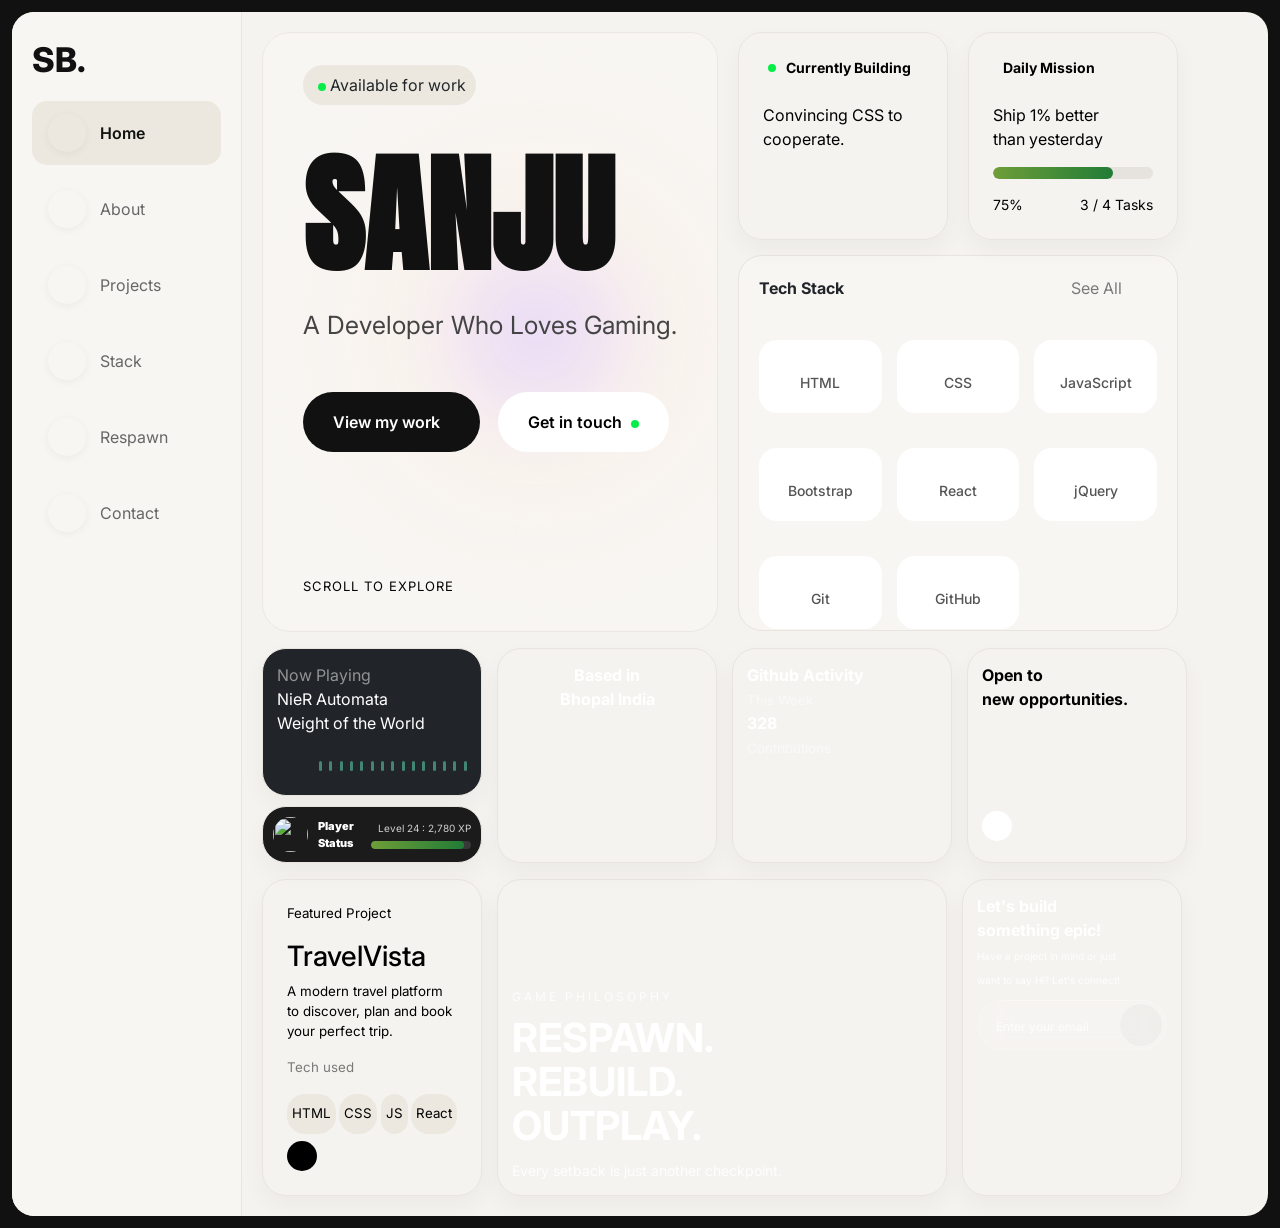
==== index.html @ 5ea123da "Initial portfolio" ====
<!doctype html>
<html lang="en">

<head>
    <meta charset="UTF-8">
    <meta name="viewport" content="width=device-width, initial-scale=1.0">
    <title>Portfolio</title>
    <link href="https://cdn.jsdelivr.net/npm/bootstrap@5.3.8/dist/css/bootstrap.min.css" rel="stylesheet">
    <link rel="stylesheet" href="https://cdnjs.cloudflare.com/ajax/libs/font-awesome/7.3.0/css/all.min.css">
    <link href="https://fonts.googleapis.com/css2?family=Anton&display=swap" rel="stylesheet">
    <link rel="stylesheet" href="https://cdn.jsdelivr.net/gh/devicons/devicon@latest/devicon.min.css">
    <link rel="stylesheet" href="style.css">
</head>

<body>
    <div class="wrapper">
        <aside class="sidebar">
            <h2 class="logo">SB.</h2>
            <nav>
                <a href="index.html" class="active">
                    <span class="icon">
                        <i class="fa-regular fa-house"></i>
                    </span>
                    Home
                </a>
                <a href="about.html">
                    <span class="icon">
                        <i class="fa-regular fa-compass"></i>
                    </span>
                    About
                </a>
                <a href="projects.html">
                    <span class="icon">
                        <i class="fa-solid fa-laptop-code"></i>
                    </span>
                    Projects
                </a>
                <a href="stack.html">
                    <span class="icon">
                        <i class="fa-brands fa-stack-overflow"></i>
                    </span>
                    Stack
                </a>
                <a href="respawn.html">
                    <span class="icon">
                        <i class="fa-solid fa-gamepad"></i>
                    </span>
                    Respawn
                </a>
                <a href="contact.html">
                    <span class="icon">
                        <i class="fa-regular fa-circle-user"></i>
                    </span>
                    Contact
                </a>
                <div class="mobile-nav">
                    <div class="logo">Respawn</div>
                    <button id="menu-btn">
                        <i class="fa-solid fa-bars"></i>
                    </button>
                </div>
            </nav>
            <div class="socials">
                <a href="https://github.com/Sanju13142002">
                    <i class="fa-brands fa-github"></i>
                </a>
                <a href="www.linkedin.com/in/sanju-baghel-565338235">
                    <i class="fa-brands fa-linkedin-in"></i>
                </a>
                <a href="https://mail.google.com/mail/?view=cm&fs=1&to=sanjhchouhan1713@gmail.com">
                    <i class="fa-regular fa-envelope"></i>
                </a>
            </div>
        </aside>
        <main class="content">
            <div class=" home-section">
                <div class="hero-card">
                    <div class="status">
                        <span class="green-dot"></span>
                        Available for work
                    </div>
                    <div class="blur-circle"></div>
                    <h1>
                        SANJU
                    </h1>
                    <p class="dev-game-p">A Developer Who Loves Gaming.</p>
                    <div class="hero-btns">
                        <button class="work-btn">
                            View my work
                            <i class="fa-solid fa-arrow-up-right-from-square"></i>
                        </button>
                        <button class="contact-btn">
                            Get in touch
                            <span class="green-dot"></span>
                        </button>
                    </div>
                    <div class="scroll-text">
                        SCROLL TO EXPLORE
                    </div>
                </div>
                <div>
                    <div class="right-cards">
                        <div class="building-card">
                            <div class="card-heading">
                                <span class="green-dot"></span>
                                <b>Currently Building</b>
                            </div>
                            <div class="building-content">
                                <p>
                                    Convincing CSS to cooperate.
                                </p>
                            </div>

                        </div>
                        <div class="mission-card">
                            <div class="card-heading">
                                <i class="fa-solid fa-crosshairs"></i>
                                <b>Daily Mission</b>
                            </div>
                            <p>Ship 1% better <br>than yesterday</p>
                            <div class="progress-bar-bg">
                                <div class="progress-fill"></div>
                            </div>
                            <div class="mission-footer">
                                <span>75%</span>
                                <span>3 / 4 Tasks</span>
                            </div>

                        </div>
                    </div>
                    <div class="tech-stack-card">

                        <div class="card-title d-flex">
                            <b>Tech Stack</b>
                            <button class="btn-tech">See All <i class="fa-solid fa-arrow-right-long"></i></button>
                        </div>
                        <div class="tech-grid">
                            <div class="tech">
                                <i class="devicon-html5-plain colored"></i>
                                <span>HTML</span>
                            </div>
                            <div class="tech">
                                <i class="devicon-css3-plain colored"></i>
                                <span>CSS</span>
                            </div>

                            <div class="tech">
                                <i class="devicon-javascript-plain colored"></i>
                                <span>JavaScript</span>
                            </div>

                            <div class="tech">
                                <i class="devicon-bootstrap-plain colored"></i>
                                <span>Bootstrap</span>
                            </div>

                            <div class="tech">
                                <i class="devicon-react-original colored"></i>
                                <span>React</span>
                            </div>

                            <div class="tech">
                                <i class="devicon-jquery-plain colored"></i>
                                <span>jQuery</span>
                            </div>

                            <div class="tech">
                                <i class="devicon-git-plain colored"></i>
                                <span>Git</span>
                            </div>

                            <div class="tech">
                                <i class="devicon-github-original"></i>
                                <span>GitHub</span>
                            </div>

                        </div>

                    </div>
                </div>
            </div>
            <div class="right-cards mt-3 bottom-second-cards">
                <div>
                    <div class="building-card img-card bg-dark spotify-card">
                        <div class="spotify-card-head"><span>Now Playing</span> <i class="fa-brands fa-spotify"
                                style="color: rgb(99, 230, 190);"></i></div>
                        <p>NieR Automata <br> Weight of the World</p>
                        <div class="d-flex">
                            <i class="fa-solid fa-circle-play play-btn"></i>
                            <div class="music-bars p-1">
                                <span></span>
                                <span></span>
                                <span></span>
                                <span></span>
                                <span></span>
                                <span></span>
                                <span></span>
                                <span></span>
                                <span></span>
                                <span></span>
                                <span></span>
                                <span></span>
                                <span></span>
                                <span></span>
                                <span></span>
                            </div>
                        </div>
                    </div>
                    <div class="building-card img-card player-card">
                        <div class="player-header">
                            <img
                                src="https://th.bing.com/th/id/OIP.MGx2cB5BIrzMdkSyVeU3ZgHaHT?r=0&o=7rm=3&rs=1&pid=ImgDetMain&o=7&rm=3">

                            <span class="player-title"><b>Player Status</b></span>

                            <div class="player-right">
                                <span class="player-level">Level 24 : 2,780 XP</span>

                                <div class="xp-bar">
                                    <div class="xp-fill"></div>
                                </div>
                            </div>
                        </div>
                    </div>
                </div>
                <div class="building-card img-card location-card">
                    <p><b>Based in<br> Bhopal India<br></b><i class="fa-solid fa-location-dot"></i></p>
                </div>
                <div class="building-card img-card github-card1">
                    <p class="github-contents"><b>Github Activity</b><i class="fa-brands fa-github"></i><br>
                        <span>This Week</span><br>
                        <b>328</b><br>
                        <span>Contributions</span>
                    </p>

                </div>
                <div class="building-card img-card open-to-card">
                    <p><b>Open to<br> new opportunities.</b></p>
                    <button class="arrow-btn-opn">
                        <i class="fa-solid fa-arrow-up-right-from-square"></i>
                    </button>
                </div>
            </div>
            <div class="right-cards mt-3 bottom-cards">
                <div class="building-card img-card featured-project-card">
                    <P>Featured Project</P>
                    <h3>TravelVista</h3>
                    <p>A modern travel platform to discover, plan and book your perfect trip.</p>
                    <p class="tech-used-p">Tech used</p>
                    <div class="tech-used-cards">
                        <div>HTML</div>
                        <div>CSS</div>
                        <div>JS</div>
                        <div>React</div>
                    </div>
                    <button class="arrow-btn">
                        <i class="fa-solid fa-arrow-up-right-from-square"></i>
                    </button>
                </div>
                <div class="building-card img-card explore-card">
                    <div class="explore-content">
                        <p class="explore-tag">GAME PHILOSOPHY</p>

                        <h2>
                            RESPAWN.<br>
                            REBUILD.<br>
                            OUTPLAY.
                        </h2>

                        <span>
                            Every setback is just another checkpoint.
                        </span>
                    </div>
                </div>
                <div class="building-card img-card build-together-card">
                    <p class="build-together-card-content">
                        <b>Let's build
                            <i class="fa-solid fa-gamepad"></i>
                            <br>something epic!</b>
                    </p>

                    <span>
                        Have a project in mind or just<br>
                        want to say Hi? Let's connect!
                    </span>

                    <div class="email-box">
                        <input type="email" placeholder="Enter your email">
                        <button class="email-btn">
                            <i class="fa-solid fa-arrow-up-right-from-square"></i>
                        </button>
                    </div>
                </div>
            </div>
        </main>
    </div>
    <script src="script.js"></script>
</body>

</html>
---- style.css ----
@import url('https://fonts.googleapis.com/css2?family=Inter:wght@300;400;500;600;700;800&display=swap');

* {
    margin: 0;
    padding: 0;
    box-sizing: border-box;
    font-family: 'Inter', sans-serif;
}

body {
    background: #111;
    padding: 12px;
}

.home-section {
    display: flex;
    gap: 20px;
    align-items: flex-start;
}

.wrapper {
    display: flex;
    min-height: calc(100vh - 24px);
    background: #F5F3EF;
    border-radius: 22px;
    overflow: hidden;
}

.sidebar {
    width: 230px;
    background: #F8F6F3;
    border-right: 1px solid #E9E5DF;
    display: flex;
    flex-direction: column;
    padding: 28px 20px;
}

.logo {
    font-size: 34px;
    font-weight: 800;
    margin-bottom: 20px;
    color: #111;
}

nav {
    display: flex;
    flex-direction: column;
    gap: 12px;
}

nav a {
    display: flex;
    align-items: center;
    gap: 14px;
    padding: 13px 16px;
    text-decoration: none;
    color: #666;
    border-radius: 15px;
    transition: .25s;
}

.icon {
    width: 38px;
    height: 38px;
    border-radius: 50%;
    display: flex;
    justify-content: center;
    align-items: center;
    box-shadow: 0 2px 8px rgba(0, 0, 0, .05);
    flex-shrink: 0;
}

.icon i {
    font-size: 13px;
    color: #555;
}

nav a:hover {
    background: #ECE8DF;
    color: #111;
}

nav a.active {
    background: #ECE8DF;
    color: #111;
    font-weight: 600;
}

.socials {
    margin-top: auto;
    display: flex;
    gap: 22px;
    padding-left: 8px;
}

.socials a {
    color: #222;
    font-size: 18px;
    transition: .25s;
}

.socials a:hover {
    transform: translateY(-3px);
    color: black;
}

.content {
    flex: 1;
    padding: 20px;
}

.status {
    display: inline;
    background: #ECE8DF;
    border-radius: 28px;
    padding: 10px;
}

.hero-card {
    width: auto;
    height: 600px;
    background: #F8F6F3;
    border-radius: 28px;
    padding: 40px;
    position: relative;
    overflow: hidden;
    border: 1px solid #ebe8e3;
}

.blur-circle {
    position: absolute;
    width: 520px;
    height: 520px;
    right: -80px;
    top: 40px;
    border-radius: 50%;
    background:
        radial-gradient(circle,
            rgba(204, 160, 255, .35),
            rgba(255, 235, 220, .25),
            transparent 70%);
    filter: blur(25px);
}

.hero-card h1 {
    margin-top: 60px;
    font-size: 130px;
    font-family: "Anton", sans-serif;
    line-height: .9;
    font-weight: 900;
    color: #111;
    position: relative;
    z-index: 2;
}

.hero-card p {
    margin-top: 30px;
    font-size: 25px;
    line-height: 1.7;
    color: #444;
    position: relative;
    z-index: 2;
}

.hero-btns {
    margin-top: 45px;
    display: flex;
    gap: 18px;
    position: relative;
    z-index: 2;
}

.work-btn {
    background: #111;
    color: white;
    border: none;
    padding: 18px 30px;
    border-radius: 50px;
    font-weight: 600;
}

.work-btn i {
    margin-left: 10px;
}

.contact-btn {
    border: none;
    background: white;
    padding: 18px 30px;
    border-radius: 50px;
    font-weight: 600;
}

.green-dot {
    display: inline-block;
    width: 8px;
    height: 8px;
    margin-left: 5px;
    border-radius: 50%;
    background: #07ed48;
}

.scroll-text {
    position: absolute;
    bottom: 35px;
    font-size: 13px;
    letter-spacing: 1px;
    color: #040404;
}

.right-cards {
    display: flex;
    gap: 20px;
    width:100%;
    max-width:440px;
}


.building-card:not(.img-card) {
    background: url("https://i.pinimg.com/736x/84/27/35/842735f9dbd0d4f55c4d28796b2e06e1.jpg") center center/cover no-repeat;
}

.mission-card {
    background: url("https://cdn.pixabay.com/video/2025/02/02/255975_tiny.jpg") center center/cover no-repeat;
}

.building-card,
.mission-card {
    color: black;
    width: 220px;
    border: 1px solid #E8E4DE;
    border-radius: 24px;
    padding: 24px;
    box-shadow: 0 10px 25px rgba(0, 0, 0, .04);
}

.card-heading {
    display: flex;
    align-items: center;
    gap: 10px;
    color: black;
    font-size: 14px;
    margin-bottom: 24px;
}

.card-heading i {
    color: #8BC34A;
}

.mission-card h3 {
    font-size: 26px;
    margin-bottom: 25px;
}

.progress-bar-bg {
    width: 100%;
    height: 12px;
    background: #E6E2DD;
    border-radius: 50px;
    overflow: hidden;
}

.progress-fill {
    width: 75%;
    height: 100%;
    background: linear-gradient(90deg, #6e9e38, #217c37);
    border-radius: 50px;
}

.mission-footer {
    margin-top: 15px;
    display: flex;
    justify-content: space-between;
    color: black;
    font-size: 14px;
}

.tech-stack-card {
    border: 1px solid #E8E4DE;
    border-radius: 24px;
    margin-top: 15px;
    background: #F8F6F3;
}

.card-title {
    padding: 20px
}

.tech-grid {
    display: grid;
    grid-template-columns: repeat(3, 1fr);
    gap: 15px;
    padding: 20px;
    height: 310px;
    overflow: hidden;
    padding-bottom: 10px;
}

.tech {
    background: #fff;
    border-radius: 18px;
    padding: 20px 10px;
    display: flex;
    flex-direction: column;
    align-items: center;
    justify-content: center;
    gap: 12px;
    transition: .35s ease;
    cursor: pointer;
    margin-bottom: 20px;
}

.tech i {
    font-size: 42px;
    transition: .35s ease;
}

.tech span {
    font-size: 14px;
    color: #555;
    font-weight: 500;
}

.tech:hover {
    background: #EAF8D8;
    transform: translateY(-8px);
    box-shadow: 0 15px 35px rgba(161, 214, 86, 0.25);
}

.tech:hover i {
    transform: scale(1.15) rotate(-5deg);
}

.btn-tech {
    margin-left: 57%;
    border: none;
    background-color: transparent;
    opacity: 0.5;
}

.tech-stack-card:hover,
.hero-card:hover {
    background: #ECE8DF;
    transition: .35s ease;
    transform: translateY(-8px);
    box-shadow: 0 15px 35px rgba(161, 214, 86, 0.25);
}

.bottom-second-cards {
    display: grid;
    grid-template-columns: repeat(4, 1fr);
    gap: 15px
}

.bottom-cards {
    display: grid;
    grid-template-columns: repeat(3, 1fr);
    gap: 15px
}
/* =========================
   MUSIC BARS
========================= */

.spotify-card > .d-flex {
    width: 100%;
    display: flex;
    align-items: center;
    gap: 12px;
    margin-top: 15px;
}

/* Play icon */

.spotify-card .play-btn {
    flex: 0 0 auto;
    width: 30px;
    height: 30px;
    font-size: 30px;
    cursor: pointer;
    transition: transform 0.2s ease;
}

.spotify-card .play-btn:hover {
    transform: scale(1.08);
}


/* Bars container */

.spotify-card .music-bars {
    flex: 1;
    min-width: 0;

    display: flex;
    align-items: center;
    justify-content: space-between;

    gap: 3px;

    height: 30px;
    padding: 0 !important;
}


/* Individual bars */

.spotify-card .music-bars span {
    width: 3px;
    height: 10px;

    flex: 0 1 3px;

    background: #63e6be;
    border-radius: 10px;

    animation: musicWave 1s ease-in-out infinite;
    animation-play-state: paused;
}


/* Animation delays */

.spotify-card .music-bars span:nth-child(1) {
    animation-delay: 0.1s;
}

.spotify-card .music-bars span:nth-child(2) {
    animation-delay: 0.3s;
}

.spotify-card .music-bars span:nth-child(3) {
    animation-delay: 0.5s;
}

.spotify-card .music-bars span:nth-child(4) {
    animation-delay: 0.2s;
}

.spotify-card .music-bars span:nth-child(5) {
    animation-delay: 0.7s;
}

.spotify-card .music-bars span:nth-child(6) {
    animation-delay: 0.4s;
}

.spotify-card .music-bars span:nth-child(7) {
    animation-delay: 0.6s;
}

.spotify-card .music-bars span:nth-child(8) {
    animation-delay: 0.3s;
}

.spotify-card .music-bars span:nth-child(9) {
    animation-delay: 0.8s;
}

.spotify-card .music-bars span:nth-child(10) {
    animation-delay: 0.5s;
}

.spotify-card .music-bars span:nth-child(11) {
    animation-delay: 0.2s;
}

.spotify-card .music-bars span:nth-child(12) {
    animation-delay: 0.6s;
}

.spotify-card .music-bars span:nth-child(13) {
    animation-delay: 0.4s;
}

.spotify-card .music-bars span:nth-child(14) {
    animation-delay: 0.7s;
}

.spotify-card .music-bars span:nth-child(15) {
    animation-delay: 0.3s;
}


/* Wave animation */

@keyframes musicWave {

    0%,
    100% {
        transform: scaleY(0.4);
    }

    50% {
        transform: scaleY(1);
    }

}


/* Play / pause */

.spotify-card.playing .music-bars span {
    animation-play-state: running;
}


/* Spotify logo */

.spotify-card-head i {
    width: 18px;
    height: 18px;
}
/* Playing state */
.spotify-card.playing .music-bars span {
    animation-play-state: running;
}

.spotify-card {
    color: white;
    padding: 14px;
}

.spotify-card span {
    opacity: 0.5;
}

.spotify-card i {
    height: 18px;
    width: 18px;
}

.spotify-card-head {
    display: flex;
    justify-content: space-between;
}

.player-card {
    background: #1b1b1b;
    color: #fff;
    padding: 10px;
    margin-top: 10px;
}

.player-header {
    display: flex;
    align-items: center;
    gap: 10px;
}

.player-right {
    margin-left: auto;
    display: flex;
    flex-direction: column;
    align-items: flex-end;
    gap: 5px;
}

.player-card img {
    width: 35px;
    height: 35px;
    border-radius: 50%;
    object-fit: cover;
}

.player-title {
    font-size: 11px;
    font-weight: 600;
}

.player-level {
    font-size: 10px;
    color: #cfcfcf;
}

.xp-bar {
    width: 100px;
    height: 8px;
    background: #383838;
    border-radius: 50px;
    overflow: hidden;
}

.xp-fill {
    width: 93%;
    height: 100%;
    background: linear-gradient(90deg, #6e9e38, #217c37);
    border-radius: 50px;
}

.location-card {
    background: url("https://thumbs.dreamstime.com/b/lake-side-view-trees-park-situated-serene-which-surrounded-lush-green-well-maintained-has-variety-303150533.jpg") center center/cover no-repeat;
    padding: 14px;
}

.location-card p {
    color: white;
    text-align: center;
}

.github-card1 {
    background: url("https://img.freepik.com/premium-photo/image-green-line-graph-with-dots-it-generative-ai_900101-1383.jpg") center center/cover no-repeat;
    padding: 14px;
}

.github-contents {
    color: white;
}

.github-contents span {
    opacity: 0.5;
    font-size: smaller;
}

.github-contents i {
    padding-left: 60px;
}

.open-to-card {
    background: url("https://i.pinimg.com/736x/1d/c2/4c/1dc24c5e1b559bb5753cff31b3bc0b66.jpg") center center/cover no-repeat;
    padding: 14px;
}

.explore-card {
    background: url("https://tse2.mm.bing.net/th/id/OIP.3ufb8UJ0D-JinCkNSCdcfAHaD5?r=0&rs=1&pid=ImgDetMain&o=7&rm=3") center center/cover no-repeat;
    padding: 14px;
    width: 450px;
}
.mobile-nav{
    display:none;
}

#menu-btn{
    display:none;
}
.explore-content {
    display: flex;
    flex-direction: column;
    justify-content: flex-end;
    height: 100%;
    color: white;
}

.explore-tag {
    font-size: 12px;
    letter-spacing: 3px;
    text-transform: uppercase;
    opacity: .8;
    margin-bottom: 10px;
}

.explore-content h2 {
    font-size: 40px;
    line-height: 1.1;
    font-weight: 700;
    margin-bottom: 12px;
}

.explore-content span {
    font-size: 14px;
    opacity: .9;
}

.featured-project-card p {
    font-size: smaller;
}

.tech-used-cards {
    display: flex;
    justify-content: space-between;
}

.tech-used-cards div {
    background: #ECE8DF;
    border-radius: 18px;
    padding: 10px 5px;
    font-size: smaller;
}

.tech-used-p {
    opacity: 0.5;
}

.build-together-card {
    background: url("https://tse4.mm.bing.net/th/id/OIP.9ax2TbzAB60VD1c-Ty93tQHaEK?r=0&rs=1&pid=ImgDetMain&o=7&rm=3") center center/cover no-repeat;
    padding: 14px;
}

.build-together-card-content {
    color: white;
    margin: 0;
}

.build-together-card span {
    color: white;
    font-size: x-small;
    opacity: 0.9;
    margin: 0;
}

.build-together-card-content i {
    padding-left: 90px;
}

.mission-card:hover,
.building-card:hover,
.img-card:hover {
    transition: .35s ease;
    transform: translateY(-8px);
    box-shadow: 0 15px 35px rgba(161, 214, 86, 0.25);
}

.email-box {
    width: 100%;
    height: 50px;
    border-radius: 50px;
    background: rgba(255, 255, 255, 0.15);
    backdrop-filter: blur(12px);
    border: 1px solid rgba(255, 255, 255, .2);
    display: flex !important;
    align-items: center;
    overflow: hidden;
    margin-top: 10px;
}

.email-box input {
    flex: 1;
    min-width: 0;
    border: none;
    outline: none;
    background: transparent;
    padding: 0 18px;
    height: 100%;
    color: white;
}

.email-box input::placeholder {
    color: rgba(255, 255, 255, .7);
    font-size: 12px;
}

.arrow-btn {
    width: 30px;
    height: 30px;
    margin-top: 7px;
    margin-right: 4px;
    border: none;
    border-radius: 50%;
    background: black;
    color: #fff;
    display: flex;
    align-items: center;
    justify-content: center;
    flex-shrink: 0;
}

.arrow-btn-opn {
    width: 30px;
    height: 30px;
    margin-top: 100px;
    margin-right: 4px;
    border: none;
    border-radius: 50%;
    background: white;
    color: black;
    display: flex;
    align-items: center;
    justify-content: center;
    flex-shrink: 0;
}

.email-box button {
    width: 42px;
    height: 42px;
    margin-right: 4px;
    border: none;
    border-radius: 50%;
    background: rgba(202, 202, 202, 0.15);
    color: #fff;
    display: flex;
    align-items: center;
    justify-content: center;
    flex-shrink: 0;
}

/*  ABOUT  */

.about-section {
    width: 100%;
    padding: 60px 60px;
}

.about-heading {
    margin-bottom: 60px;
}

.about-heading p {
    font-size: 14px;
    letter-spacing: 3px;
    color: #666;
    text-transform: uppercase;
}

.about-heading h2 {
    font-size: 48px;
    margin-top: 10px;
    color: #111;
}

.about-container {
    display: flex;
    gap: 40px;
    align-items: center;
    margin-bottom: 50px;
}

.about-image {
    flex: 1;
}

.about-image img {
    width: 100%;
    max-width: 400px;
    border-radius: 30px;
    display: block;
}

.about-content {
    flex: 1.3;
}

.about-content h3 {
    font-size: 36px;
    margin-bottom: 20px;
}

.about-content p {
    font-size: 18px;
    line-height: 1.8;
    color: black;
    margin-bottom: 30px;
}

.about-skills {
    display: grid;
    grid-template-columns: repeat(4, 1fr);
    gap: 20px;
}

.skill-card {
    background: #ECE8DF;
    border-radius: 25px;
    padding: 30px 25px;
    transition: .3s ease;
    cursor: pointer;
}

.skill-card:hover {
    transform: translateY(-8px);
    box-shadow: 0 15px 35px rgba(0, 0, 0, .1);
}

.skill-card i {
    font-size: 30px;
    margin-bottom: 20px;
    color: #111;
}

.skill-card h4 {
    font-size: 22px;
    margin-bottom: 12px;
}

.skill-card p {
    font-size: 15px;
    color: #666;
    line-height: 1.6;
}


@media(max-width:992px) {

    .about-container {
        flex-direction: column;
        text-align: center;
    }

    .about-image img {
        margin: auto;
    }

    .about-skills {
        grid-template-columns: repeat(2, 1fr);
    }
}

@media(max-width:576px) {

    .about-section {
        padding: 80px 20px;
    }

    .about-heading h2 {
        font-size: 36px;
    }

    .about-content h3 {
        font-size: 28px;
    }

    .about-content p {
        font-size: 16px;
    }

    .about-skills {
        grid-template-columns: 1fr;
    }
}

.gaming-section {
    padding: 50px 50px;
}

.gaming-top {
    display: flex;
    gap: 20px;
    margin-top: 60px;
}

.gaming-card {
    flex: 1;
    background: #ECE8DF;
    border-radius: 30px;
    padding: 25px;
}

.card-heading {
    display: flex;
    align-items: center;
    gap: 10px;
    margin-bottom: 25px;
}

.card-heading i {
    font-size: 22px;
}

.played-card {
    background: #ECE8DF;
    border-radius: 30px;
    padding: 25px;
}

.played-title {
    font-size: 20px;
    font-weight: 600;
    margin-bottom: 20px;
}

.played-games {
    display: flex;
    justify-content: space-between;
    gap: 16px;
}

.played-game {
    flex: 1;
    text-align: center;
    transition: .3s;
    cursor: pointer;
}

.played-game img {
    width: 100%;
    height: 130px;
    object-fit: cover;
    border-radius: 16px;
}

.played-game p {
    margin-top: 10px;
    font-size: 14px;
    font-weight: 500;
}

.played-game:hover {
    transform: translateY(-6px);
}

.played-game:hover img {
    transform: scale(1.05);
    transition: .3s;
}

.current-card {
    height: 320px;
    border-radius: 30px;
    background:
        linear-gradient(rgba(0, 0, 0, .2), rgba(0, 0, 0, .7)),
        url("https://cmsassets.rgpub.io/sanity/images/dsfx7636/news_live/8f0df8efd5b986039cd37a4d5f3bf31b815d0c54-3840x2160.jpg") center/cover no-repeat;
    position: relative;
    overflow: hidden;
}

.overlay {
    position: absolute;
    bottom: 25px;
    left: 25px;
    color: white;
}

.overlay p {
    font-size: 12px;
    text-transform: uppercase;
    letter-spacing: 2px;
    opacity: .8;
    margin-bottom: 8px;
}

.overlay h3 {
    font-size: 28px;
    font-weight: 600;
    margin-bottom: 6px;
}

.overlay span {
    font-size: 14px;
    opacity: .9;
}

.game-btn {
    margin-left: 79%;
}

.game-card h5 {
    opacity: 0.7;
}

.game-card {
    padding-bottom: 0;
}

/* Project */

.projects-section {
    padding: 50px 50px;
}

.projects-header {
    display: flex;
    justify-content: space-between;
    align-items: center;
    margin-bottom: 40px;
}

.projects-header h2 {
    font-size: 48px;
    font-weight: 700;
}

.projects-grid {
    display: grid;
    grid-template-columns: repeat(3, 1fr);
    gap: 20px;
}

.project-card {
    background: #ECE8DF;
    border-radius: 24px;
    overflow: hidden;
    transition: .35s;
}

.project-card img {
    width: 100%;
    height: 190px;
    object-fit: cover;
}

.project-info {
    padding: 20px;
}

.project-info h3 {
    font-size: 20px;
    margin-bottom: 10px;
}

.project-info p {
    color: #666;
    font-size: 14px;
    line-height: 1.6;
    margin-bottom: 18px;
}

.project-tags {
    display: flex;
    gap: 10px;
}

.project-tags span {
    background: #fff;
    padding: 7px 14px;
    border-radius: 20px;
    font-size: 12px;
}

.project-card:hover {
    transform: translateY(-8px);
    box-shadow: 0 20px 40px rgba(0, 0, 0, .08);
}

.project-card:hover img {
    transform: scale(1.05);
}

.project-card img {
    transition: .35s;
}

.github-card {
    background: #111;
    color: #fff;
    display: flex;
    flex-direction: column;
    justify-content: space-between;
    padding: 30px;
}

.github-card button {
    width: 55px;
    height: 55px;
    border-radius: 50%;
    border: none;
    background: #fff;
    cursor: pointer;
}

/* stack */

.stack-page-card {
    margin-top: 40px;
}

.stack-grid {
    grid-template-columns: repeat(4, 1fr);
    height: auto;
    overflow: visible;
    padding-bottom: 20px;
}

/* Contact */
.contact-section {
    padding: 50px 50px;
}

.contact-container {
    margin-top: 50px;
    display: grid;
    grid-template-columns: 1fr 1.3fr;
    gap: 25px;
}

.contact-info,
.contact-form {
    background: #F8F6F3;
    border: 1px solid #E8E4DE;
    border-radius: 28px;
    padding: 35px;
}

.contact-info h3 {
    margin-bottom: 30px;
}

.contact-info a,
.contact-info p {
    display: flex;
    align-items: center;
    gap: 15px;
    margin-bottom: 20px;
    color: #444;
    text-decoration: none;
    transition: .3s;
}

.contact-info a:hover {
    color: #000;
    transform: translateX(8px);
}

.contact-info i {
    width: 42px;
    height: 42px;
    border-radius: 50%;
    background: #fff;
    display: flex;
    justify-content: center;
    align-items: center;
}

.contact-form {
    display: flex;
    flex-direction: column;
    gap: 18px;
}

.contact-form input,
.contact-form textarea {
    border: none;
    outline: none;
    background: #fff;
    border-radius: 16px;
    padding: 18px;
    font-size: 15px;
    resize: none;
}

.contact-form button {
    width: max-content;
    padding: 15px 35px;
    border: none;
    border-radius: 16px;
    background: #d8d8d8;
    cursor: pointer;
    font-weight: 600;
    transition: .3s;
}

.contact-form button:hover {
    transform: translateY(-5px);
}
@media (max-width:1200px){

.hero-card h1{
    font-size:90px;
}

.right-cards{
    width:340px;
}

.explore-card{
    width:100%;
}

.bottom-cards{
    grid-template-columns:repeat(2,1fr);
}

.bottom-second-cards{
    grid-template-columns:repeat(2,1fr);
}

.projects-grid{
    grid-template-columns:repeat(2,1fr);
}

.stack-grid{
    grid-template-columns:repeat(3,1fr);
}

}
@media (max-width:992px){

.wrapper{
    flex-direction:column;
}

.sidebar{
    width:100%;
    border-right:none;
    border-bottom:1px solid #E8E4DE;
    flex-direction:row;
    align-items:center;
    justify-content:space-between;
    padding:15px 20px;
}

.logo{
    margin-bottom:0;
}

nav{
    flex-direction:row;
    flex-wrap:wrap;
    gap:10px;
}

.socials{
    margin-top:0;
    padding-left:0;
}

.home-section{
    flex-direction:column;
}

.hero-card{
    width:100%;
    height:auto;
    min-height:550px;
}

.right-cards{
    width:100%;
}

.building-card,
.mission-card{
    flex:1;
    width:auto;
}

.bottom-cards,
.bottom-second-cards{
    grid-template-columns:repeat(2,1fr);
}

.gaming-top{
    flex-direction:column;
}

.played-games{
    flex-wrap:wrap;
}

.projects-grid{
    grid-template-columns:1fr;
}

.stack-grid{
    grid-template-columns:repeat(2,1fr);
}

.contact-container{
    grid-template-columns:1fr;
}

}
@media (max-width:768px){

body{
    padding:8px;
}

.content{
    padding:15px;
}

.hero-card{
    padding:25px;
}

.hero-card h1{
    font-size:60px;
}

.hero-card p{
    font-size:18px;
}

.hero-btns{
    flex-direction:column;
}

.work-btn,
.contact-btn{
    width:100%;
}

.blur-circle{
    display:none;
}

.about-section,
.projects-section,
.gaming-section,
.contact-section{
    padding:40px 20px;
}

.about-heading h2,
.projects-header h2{
    font-size:36px;
}

.projects-header{
    flex-direction:column;
    align-items:flex-start;
    gap:20px;
}

.bottom-cards,
.bottom-second-cards{
    grid-template-columns:1fr;
}

.stack-grid{
    grid-template-columns:repeat(2,1fr);
}

.played-games{
    display:grid;
    grid-template-columns:repeat(2,1fr);
}

}
@media (max-width:576px){

.logo{
    font-size:28px;
}

nav{
    justify-content:center;
}

nav a span{
    display:none;
}

.hero-card h1{
    font-size:44px;
}

.hero-card p{
    font-size:16px;
}

.hero-btns{
    gap:12px;
}


.about-skills{
    grid-template-columns:1fr;
}

.stack-grid{
    grid-template-columns:1fr;
}

.tech-grid{
    grid-template-columns:repeat(2,1fr);
}

.played-games{
    grid-template-columns:1fr;
}

.tech i{
    font-size:34px;
}

.contact-form button{
    width:100%;
}

.email-box{
    height:48px;
}

}
@media(max-width:768px){

.wrapper{
    flex-direction:column;
}

.sidebar{
    width:100%;
    border-right:none;
    border-bottom:1px solid #E8E4DE;
    padding:15px;
}

.mobile-nav{
    display:flex;
    justify-content:space-between;
    align-items:center;
}

#menu-btn{
    display:flex;
    width:45px;
    height:45px;
    border:none;
    border-radius:12px;
    background:#ECE8DF;
    justify-content:center;
    align-items:center;
    cursor:pointer;
}

nav{
    display:none;
    margin-top:20px;
}

.socials{
    display:none;
    margin-top:20px;
}

.sidebar.active nav{
    display:flex;
    flex-direction:column;
}

.sidebar.active .socials{
    display:flex;
}

}

.player-card,
.spotify-card,
.project-card,
.skill-card,
.tech,
.building-card,
.mission-card,
.explore-card {
    cursor: pointer;
}
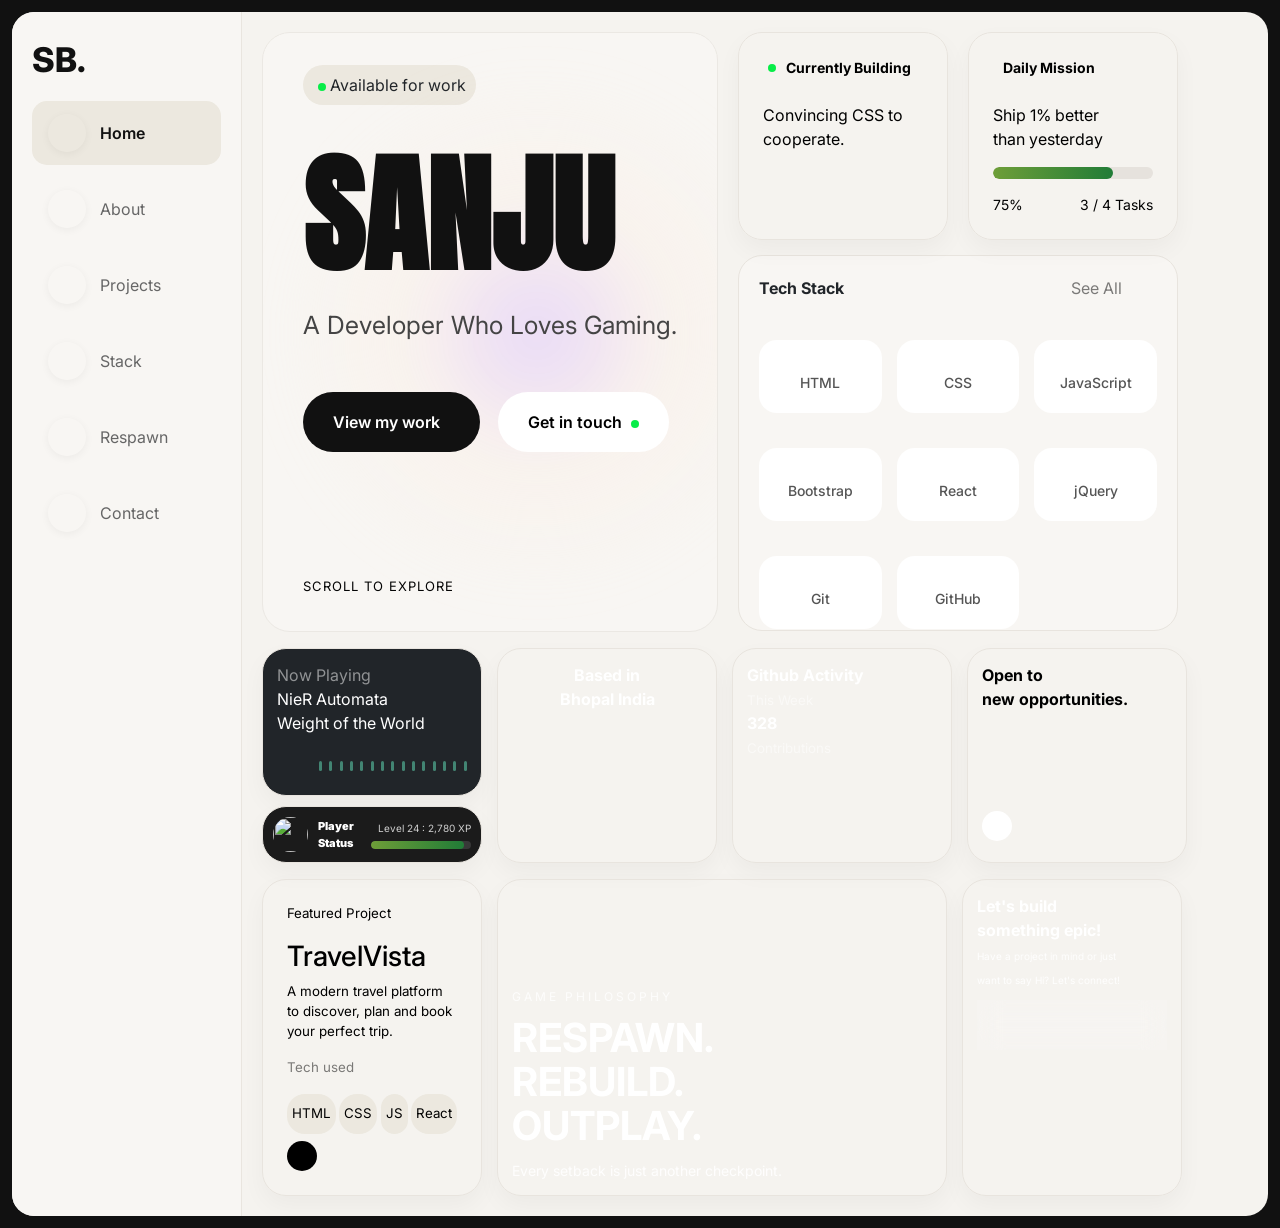
==== commit 75c60f94: "Fix mobile navbar" ====
--- a/index.html
+++ b/index.html
@@ -80,7 +80,7 @@
                         Available for work
                     </div>
                     <div class="blur-circle"></div>
-                    <h1>
+                    <h1 class="name-heading">
                         SANJU
                     </h1>
                     <p class="dev-game-p">A Developer Who Loves Gaming.</p>
--- a/style.css
+++ b/style.css
@@ -1512,7 +1512,7 @@
 }
 
 }
-
+.name-heading,
 .player-card,
 .spotify-card,
 .project-card,
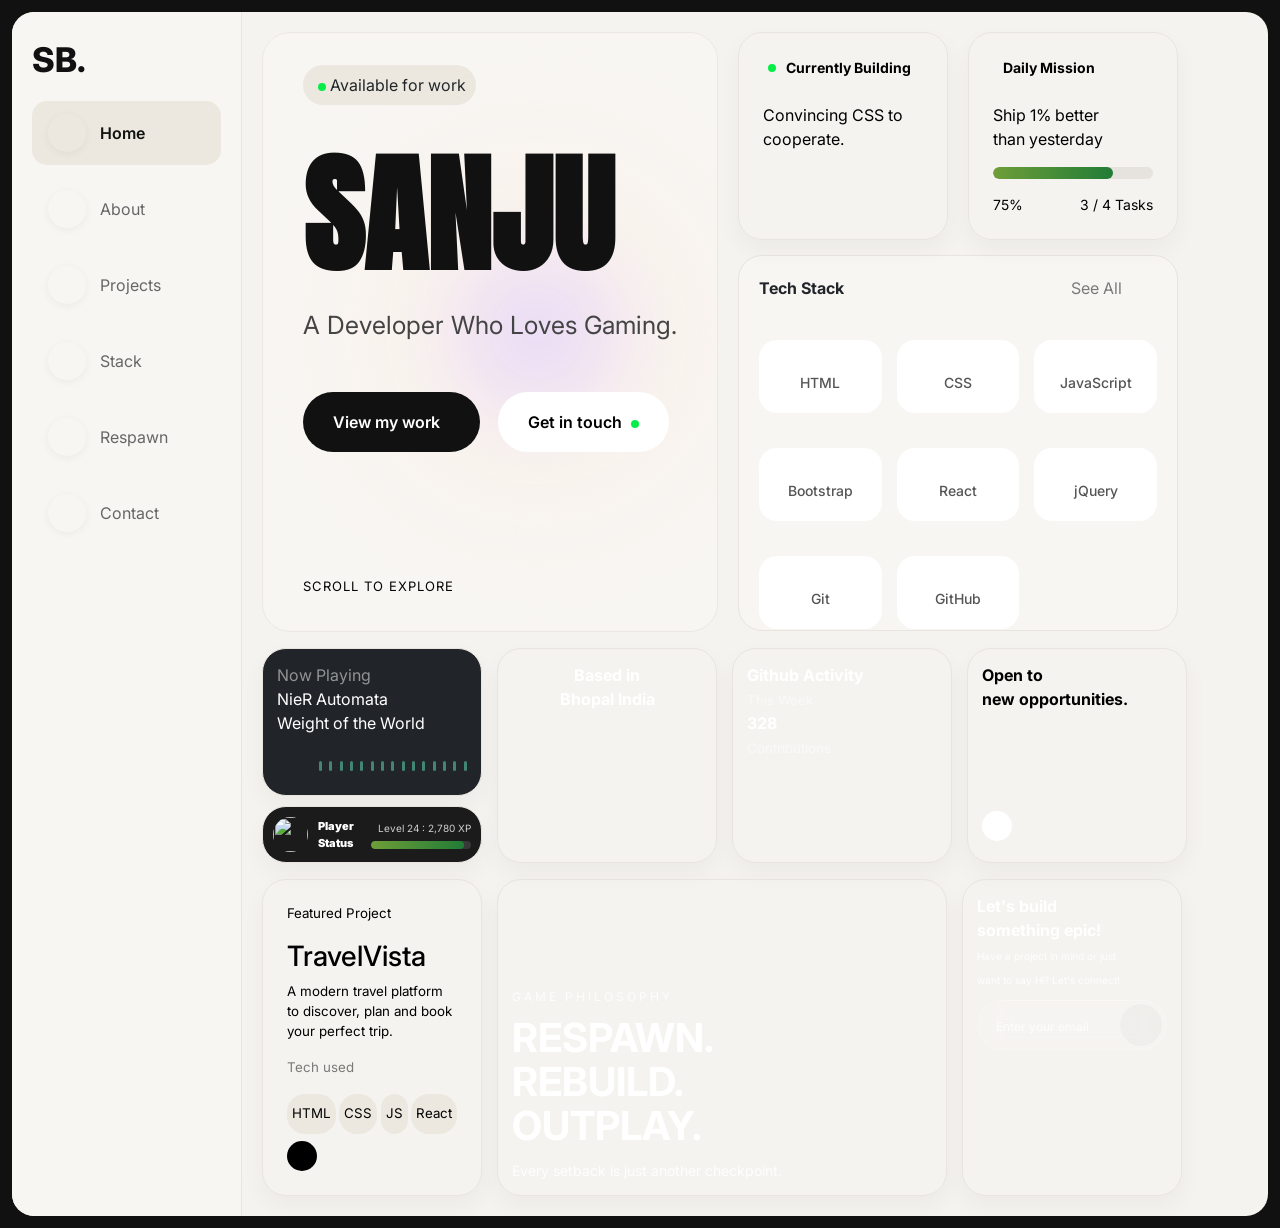
==== commit b6e73e05: "Linkdin url fixed" ====
--- a/index.html
+++ b/index.html
@@ -63,8 +63,8 @@
             <div class="socials">
                 <a href="https://github.com/Sanju13142002">
                     <i class="fa-brands fa-github"></i>
-                </a>
-                <a href="www.linkedin.com/in/sanju-baghel-565338235">
+                </a>   
+                <a href="https://www.linkedin.com/in/sanju-baghel-565338235/" target="_blank">
                     <i class="fa-brands fa-linkedin-in"></i>
                 </a>
                 <a href="https://mail.google.com/mail/?view=cm&fs=1&to=sanjhchouhan1713@gmail.com">
--- a/style.css
+++ b/style.css
@@ -1522,4 +1522,20 @@
 .mission-card,
 .explore-card {
     cursor: pointer;
+}
+
+/* Fix Valorant card on mobile */
+@media (max-width: 768px) {
+
+    .gaming-top {
+        display: flex;
+        flex-direction: column;
+    }
+
+    .current-card {
+        width: 100%;
+        min-height: 280px;
+        height: 280px;
+    }
+
 }
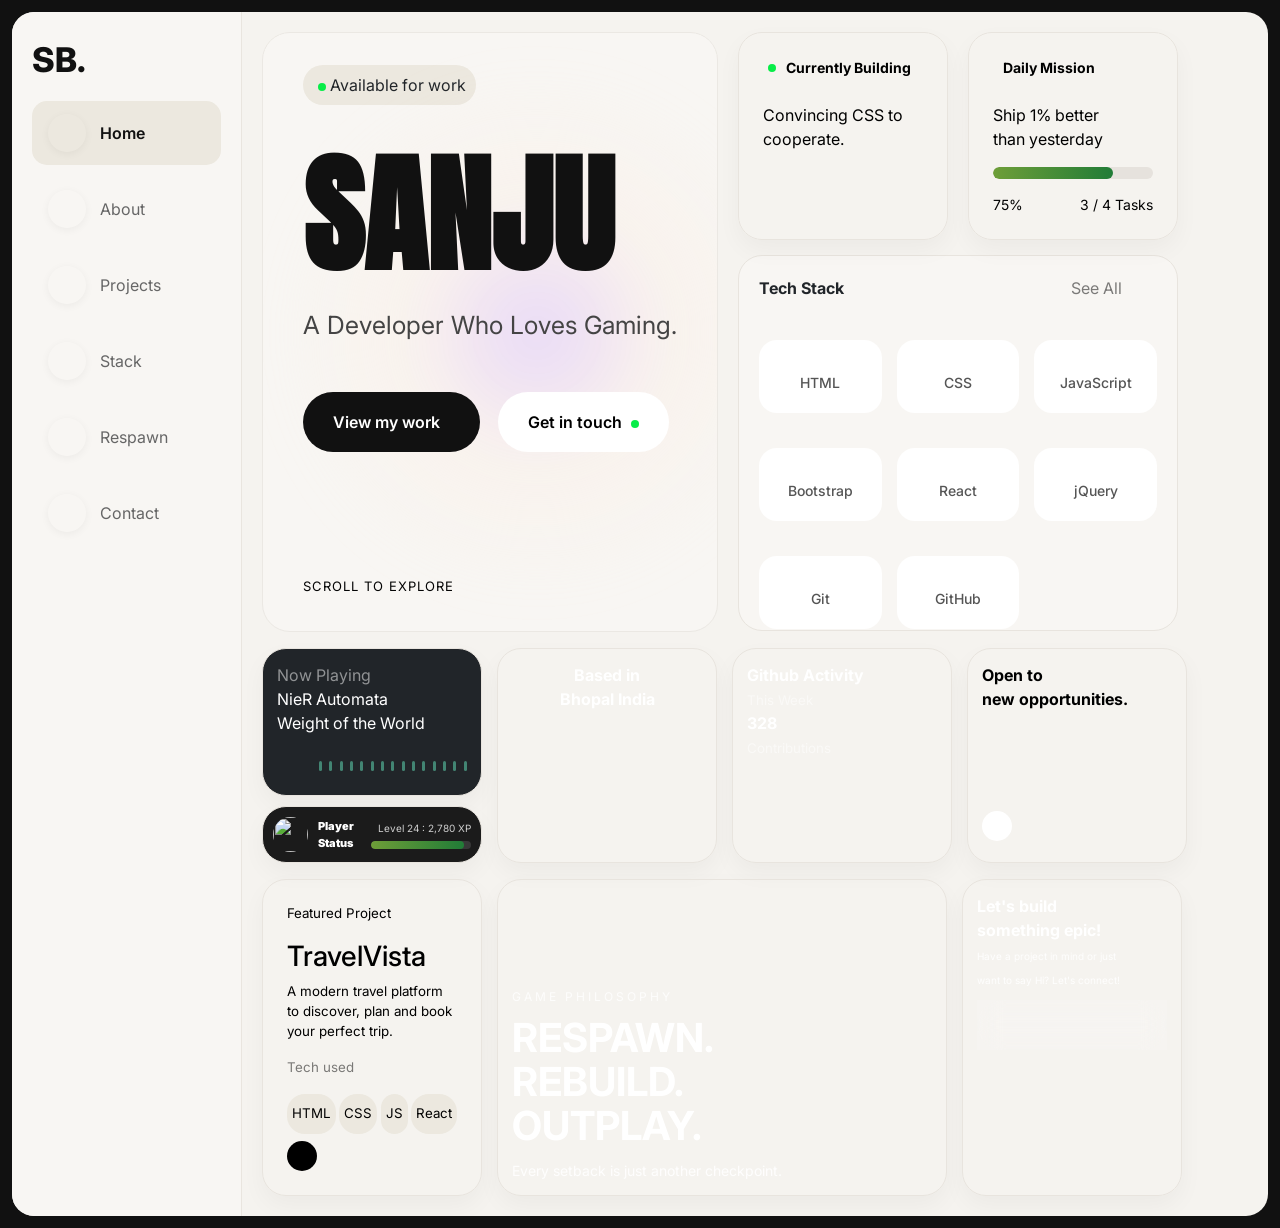
==== commit 85be168f: "fixed icon issue" ====
--- a/index.html
+++ b/index.html
@@ -227,7 +227,7 @@
                     <p><b>Based in<br> Bhopal India<br></b><i class="fa-solid fa-location-dot"></i></p>
                 </div>
                 <div class="building-card img-card github-card1">
-                    <p class="github-contents"><b>Github Activity</b><i class="fa-brands fa-github"></i><br>
+                    <p class="github-contents"><b>Github Activity</b><i class="fa-brands fa-github icon-hide"></i><br>
                         <span>This Week</span><br>
                         <b>328</b><br>
                         <span>Contributions</span>
@@ -275,7 +275,7 @@
                 <div class="building-card img-card build-together-card">
                     <p class="build-together-card-content">
                         <b>Let's build
-                            <i class="fa-solid fa-gamepad"></i>
+                            <i class="fa-solid fa-gamepad icon-hide"></i>
                             <br>something epic!</b>
                     </p>
 
--- a/style.css
+++ b/style.css
@@ -1261,7 +1261,9 @@
 
 }
 @media (max-width:992px){
-
+    .icon-hide {
+        display: none;
+    }
 .wrapper{
     flex-direction:column;
 }
@@ -1406,6 +1408,9 @@
 
 }
 @media (max-width:576px){
+    .icon-hide {
+        display: none;
+    }
 
 .logo{
     font-size:28px;
@@ -1526,7 +1531,9 @@
 
 /* Fix Valorant card on mobile */
 @media (max-width: 768px) {
-
+    .icon-hide {
+        display: none;
+    }
     .gaming-top {
         display: flex;
         flex-direction: column;
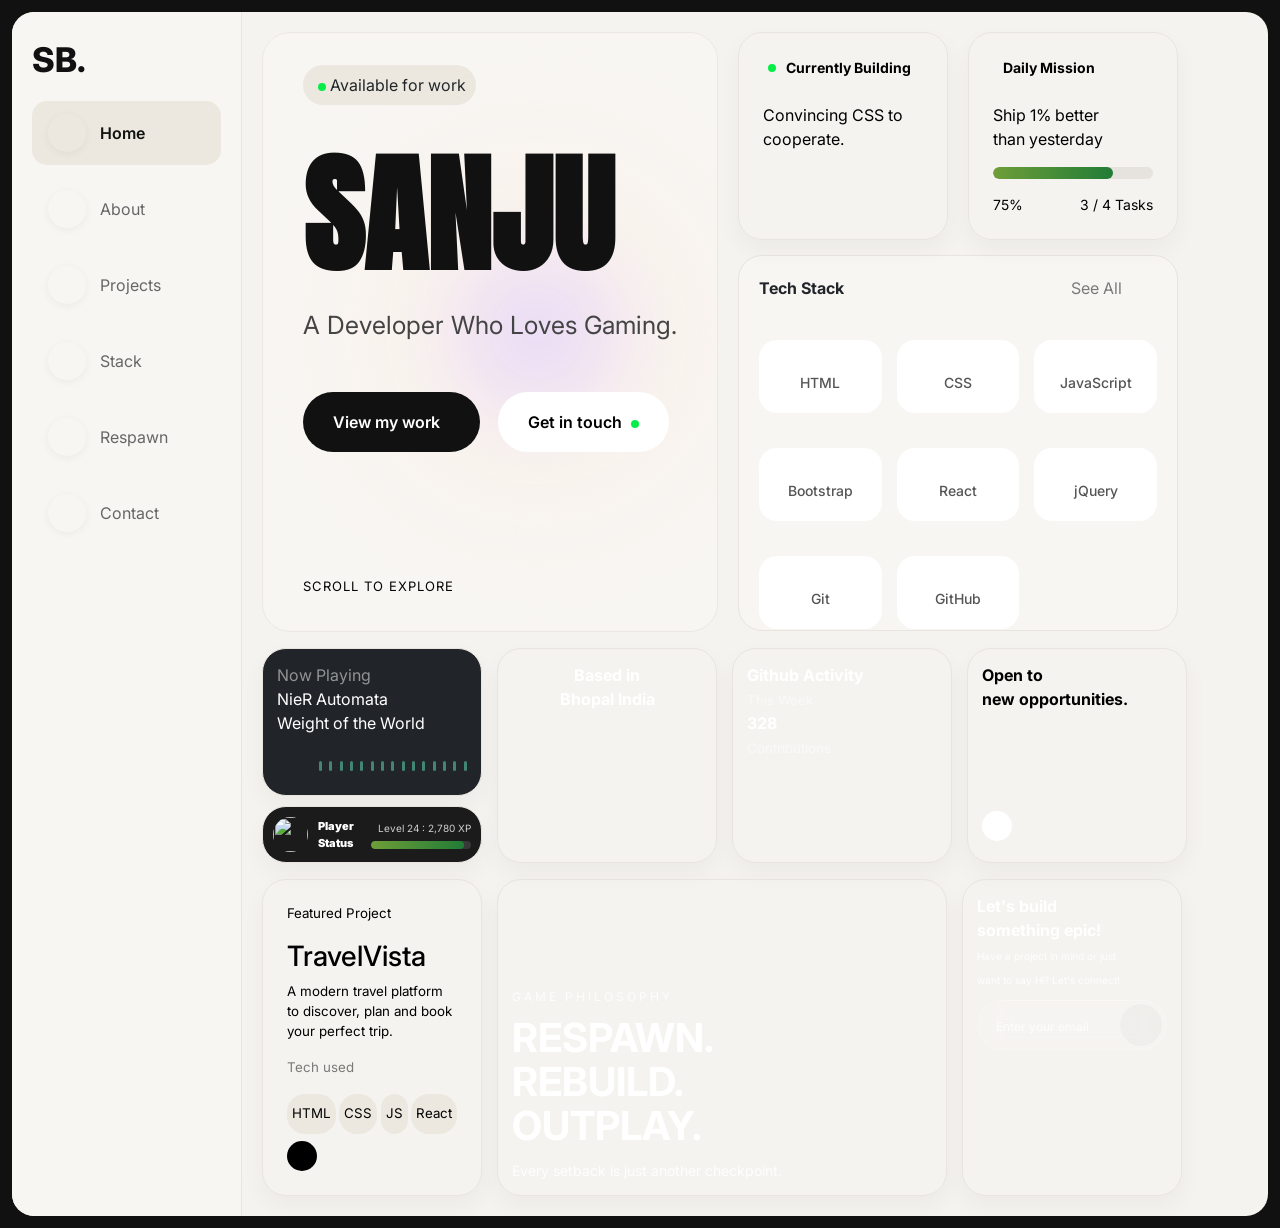
==== commit 1cd5a13b: "fixed github3 issue" ====
--- a/index.html
+++ b/index.html
@@ -232,7 +232,6 @@
                         <b>328</b><br>
                         <span>Contributions</span>
                     </p>
-
                 </div>
                 <div class="building-card img-card open-to-card">
                     <p><b>Open to<br> new opportunities.</b></p>
--- a/style.css
+++ b/style.css
@@ -1124,6 +1124,9 @@
     flex-direction: column;
     justify-content: space-between;
     padding: 30px;
+    cursor: pointer;
+    text-decoration: none;
+
 }
 
 .github-card button {
@@ -1545,4 +1548,63 @@
         height: 280px;
     }
 
+}
+
+/* =========================
+   CONTACT - MOBILE
+========================= */
+
+@media (max-width: 768px) {
+
+    .contact-section {
+        padding: 30px 20px;
+    }
+
+    .section-heading {
+        text-align: center;
+    }
+
+    .section-heading h2 {
+        font-size: 30px;
+    }
+
+    .section-heading span {
+        display: block;
+        font-size: 14px;
+        line-height: 1.6;
+    }
+
+    .contact-container {
+        grid-template-columns: 1fr;
+        gap: 20px;
+        margin-top: 30px;
+    }
+
+    .contact-info,
+    .contact-form {
+        width: 100%;
+        padding: 25px 20px;
+        border-radius: 20px;
+        box-sizing: border-box;
+    }
+
+    .contact-info h3 {
+        margin-bottom: 25px;
+    }
+
+    .contact-info a,
+    .contact-info p {
+        font-size: 14px;
+        overflow-wrap: anywhere;
+    }
+
+    .contact-form input,
+    .contact-form textarea {
+        width: 100%;
+        box-sizing: border-box;
+    }
+
+    .contact-form button {
+        width: 100%;
+    }
 }
